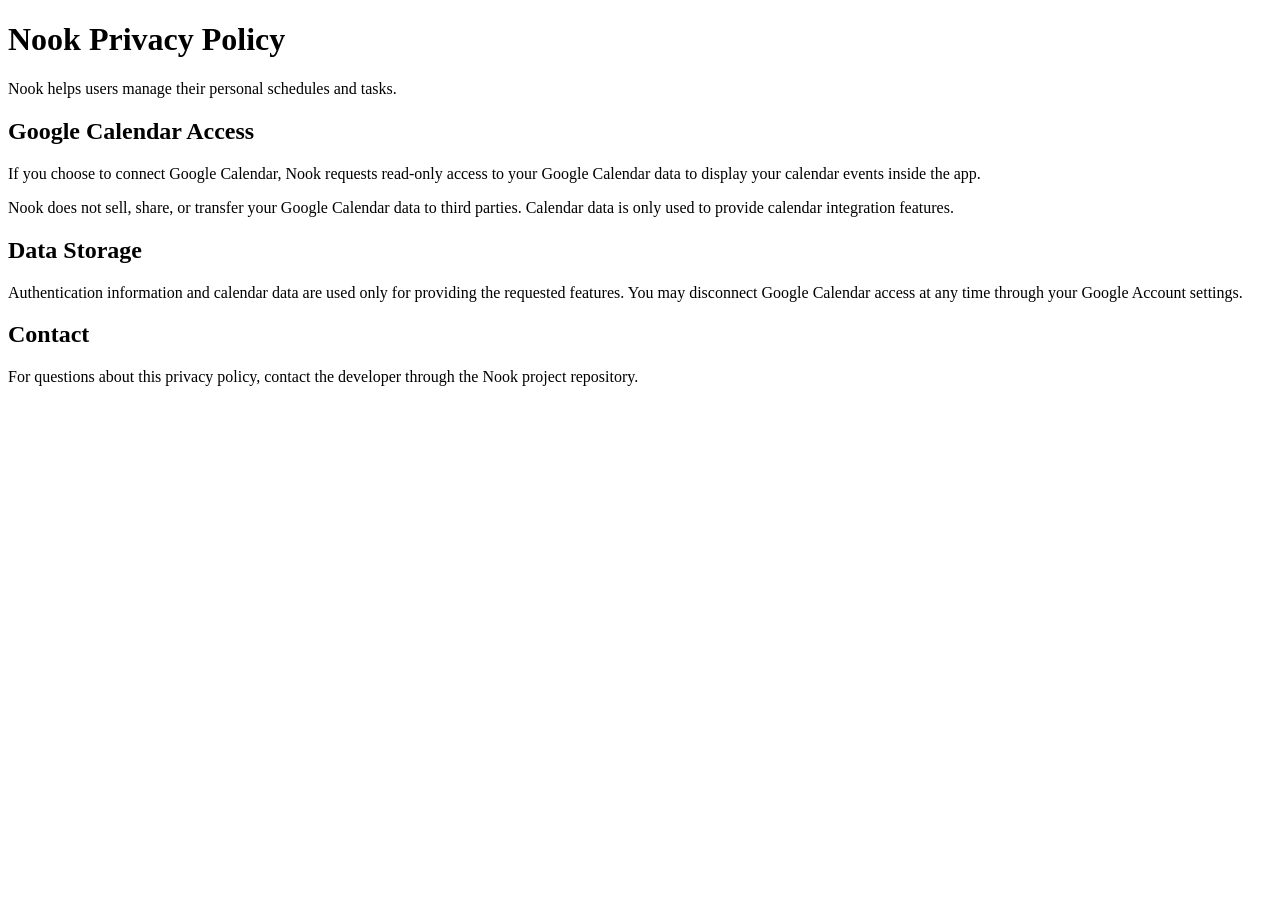
==== privacy.html @ 5adc877c "Add privacy.html with privacy policy details" ====
<!DOCTYPE html>
<html>
<head>
  <title>Nook Privacy Policy</title>
</head>
<body>
<h1>Nook Privacy Policy</h1>

<p>
Nook helps users manage their personal schedules and tasks.
</p>

<h2>Google Calendar Access</h2>

<p>
If you choose to connect Google Calendar, Nook requests read-only access
to your Google Calendar data to display your calendar events inside the app.
</p>

<p>
Nook does not sell, share, or transfer your Google Calendar data to third parties.
Calendar data is only used to provide calendar integration features.
</p>

<h2>Data Storage</h2>

<p>
Authentication information and calendar data are used only for providing
the requested features. You may disconnect Google Calendar access at any time
through your Google Account settings.
</p>

<h2>Contact</h2>

<p>
For questions about this privacy policy, contact the developer through the
Nook project repository.
</p>

</body>
</html>
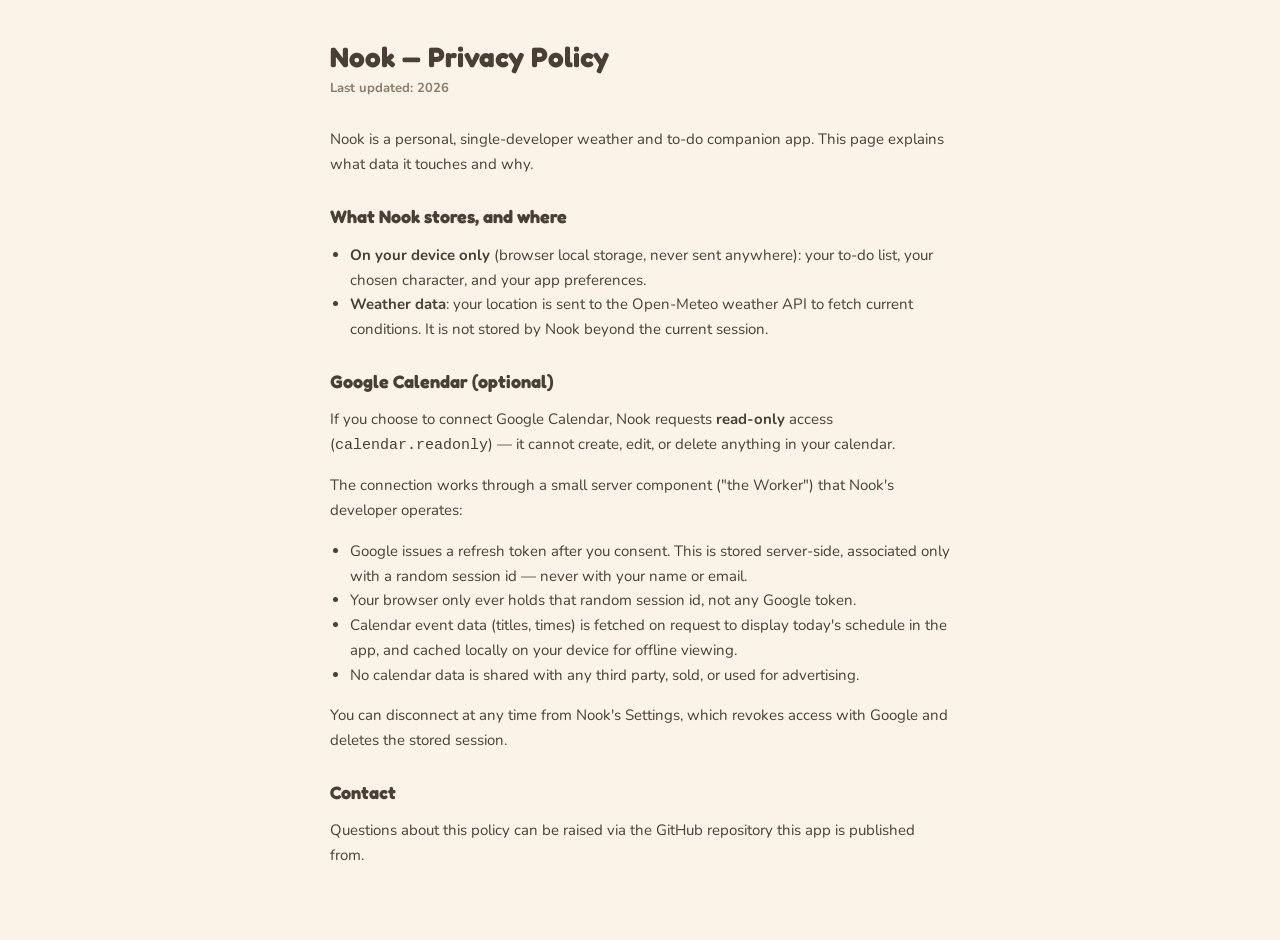
==== commit f5808e01: "Add about.html and update privacy.html" ====
--- a/privacy.html
+++ b/privacy.html
@@ -1,41 +1,53 @@
 <!DOCTYPE html>
-<html>
+<html lang="en">
 <head>
-  <title>Nook Privacy Policy</title>
+<meta charset="UTF-8">
+<meta name="viewport" content="width=device-width, initial-scale=1">
+<title>Nook — Privacy Policy</title>
+<link href="https://fonts.googleapis.com/css2?family=Fredoka:wght@600;700&family=Nunito:wght@400;600;700&display=swap" rel="stylesheet">
+<style>
+  body{
+    margin:0; padding:40px 20px 60px;
+    font-family:'Nunito',sans-serif;
+    background:#FBF3E7;
+    color:#4A3F35;
+  }
+  .wrap{ max-width:620px; margin:0 auto; }
+  h1{ font-family:'Fredoka',sans-serif; font-size:28px; margin:0 0 4px; }
+  p.updated{ color:#8A7C6D; font-weight:700; font-size:13px; margin:0 0 28px; }
+  h2{ font-family:'Fredoka',sans-serif; font-size:18px; margin:28px 0 8px; }
+  p, li{ line-height:1.65; font-size:15px; }
+  ul{ padding-left:20px; }
+  a{ color:#5F7B73; font-weight:700; }
+</style>
 </head>
 <body>
-<h1>Nook Privacy Policy</h1>
+  <div class="wrap">
+    <h1>Nook — Privacy Policy</h1>
+    <p class="updated">Last updated: 2026</p>
 
-<p>
-Nook helps users manage their personal schedules and tasks.
-</p>
+    <p>Nook is a personal, single-developer weather and to-do companion app. This page explains what data it touches and why.</p>
 
-<h2>Google Calendar Access</h2>
+    <h2>What Nook stores, and where</h2>
+    <ul>
+      <li><b>On your device only</b> (browser local storage, never sent anywhere): your to-do list, your chosen character, and your app preferences.</li>
+      <li><b>Weather data</b>: your location is sent to the Open-Meteo weather API to fetch current conditions. It is not stored by Nook beyond the current session.</li>
+    </ul>
 
-<p>
-If you choose to connect Google Calendar, Nook requests read-only access
-to your Google Calendar data to display your calendar events inside the app.
-</p>
+    <h2>Google Calendar (optional)</h2>
+    <p>If you choose to connect Google Calendar, Nook requests <b>read-only</b> access
+      (<code>calendar.readonly</code>) — it cannot create, edit, or delete anything in your calendar.</p>
+    <p>The connection works through a small server component ("the Worker") that Nook's developer operates:</p>
+    <ul>
+      <li>Google issues a refresh token after you consent. This is stored server-side, associated only with a random session id — never with your name or email.</li>
+      <li>Your browser only ever holds that random session id, not any Google token.</li>
+      <li>Calendar event data (titles, times) is fetched on request to display today's schedule in the app, and cached locally on your device for offline viewing.</li>
+      <li>No calendar data is shared with any third party, sold, or used for advertising.</li>
+    </ul>
+    <p>You can disconnect at any time from Nook's Settings, which revokes access with Google and deletes the stored session.</p>
 
-<p>
-Nook does not sell, share, or transfer your Google Calendar data to third parties.
-Calendar data is only used to provide calendar integration features.
-</p>
-
-<h2>Data Storage</h2>
-
-<p>
-Authentication information and calendar data are used only for providing
-the requested features. You may disconnect Google Calendar access at any time
-through your Google Account settings.
-</p>
-
-<h2>Contact</h2>
-
-<p>
-For questions about this privacy policy, contact the developer through the
-Nook project repository.
-</p>
-
+    <h2>Contact</h2>
+    <p>Questions about this policy can be raised via the GitHub repository this app is published from.</p>
+  </div>
 </body>
 </html>
